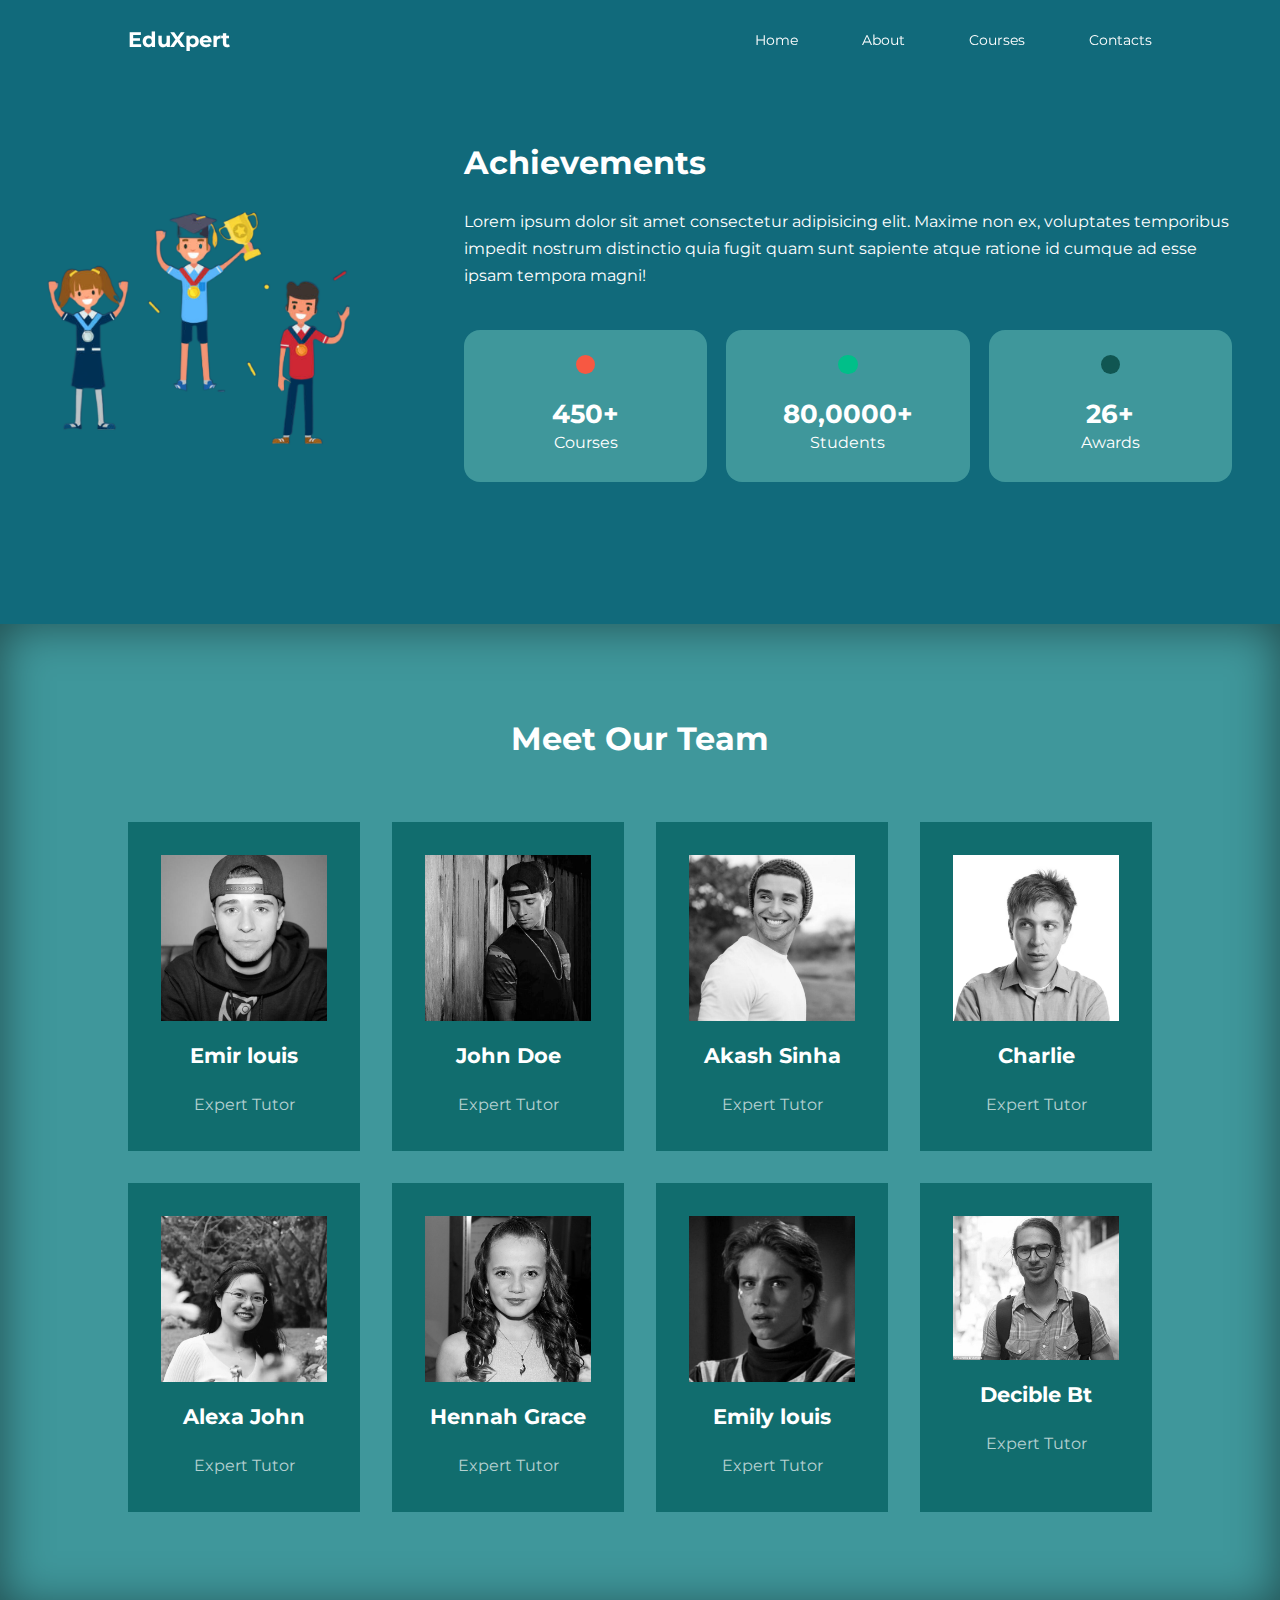
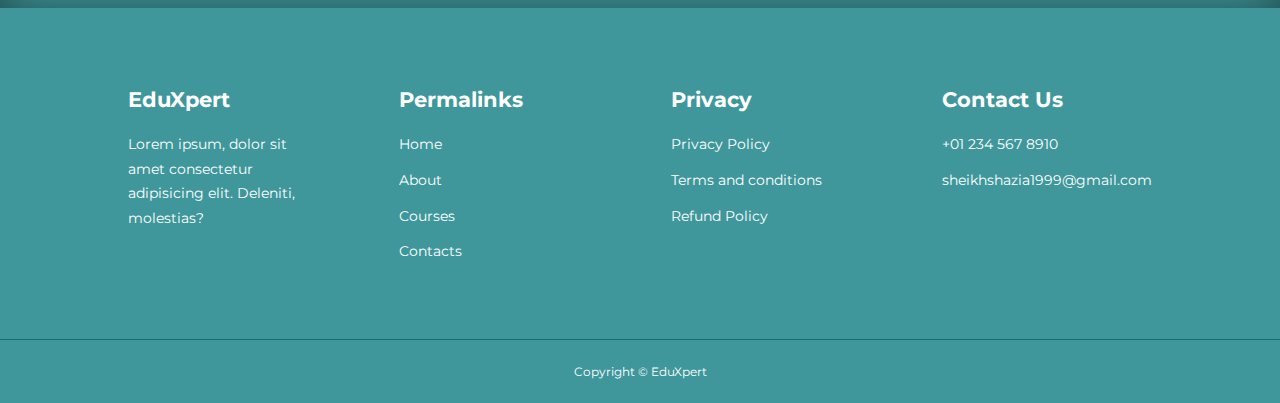
==== about.html @ e6c5fb54 "Add files via upload" ====
<!DOCTYPE html>
<html lang="en">

<head>
    <meta charset="UTF-8">
    <meta http-equiv="X-UA-Compatible" content="IE=edge">
    <meta name="viewport" content="width=device-width, initial-scale=1.0">
    <title>EduXpert || Educational Website</title>

    <!--ICONSOUT CDN-->
    <link rel="stylesheet" href="https://unicons.iconscout.com/release/v4.0.8/css/line.css">

    <!--Google fonts-->
    <link href="https://fonts.googleapis.com/css2?family=Montserrat:wght@300;400;500;600;700;800&display=swap"
        rel="stylesheet">

    <!--Css style sheets  -->
    <link rel="stylesheet" href="./css/style.css">
    <link rel="stylesheet" href="./css/about.css">
</head>

<body>
    <nav>
        <!--BEM(block element modifier) is a front-end naming method for organizing and naming css classes
        The main idea behind it is to speed up the development process, and ease the teamwork of developers
         by arranging CSS classes into independent modules.-->
        <div class="container nav__container">
            <a href="index.html">
                <h4>EduXpert</h4>
            </a> <!--logo-->
            <ul class="nav__menu">
                <li><a href="index.html">Home</a></li>
                <li><a href="about.html">About</a></li>
                <li><a href="courses.html">Courses</a></li>
                <li><a href="contacts.html">Contacts</a></li>
            </ul>
            <button id="open-menu-btn"><i class="uil uil-bars"></i></button>
            <button id="close-menu-btn"><i class="uil uil-multiply"></i></i></button>
        </div>
    </nav>
    <!--==================================== END OF NAVBAR ===========================================-->


    <section class="about__achievements">
        <div class="conatainer about__achievements-container">
            <div class="about__achievements-left">
                <img src="Images/achievemnet.png">
            </div>
            <div class="about__achievements-right">
                <h1>Achievements</h1>
                <p>Lorem ipsum dolor sit amet consectetur adipisicing elit. Maxime non ex, voluptates temporibus impedit
                    nostrum distinctio quia
                    fugit quam sunt sapiente atque ratione id cumque ad esse ipsam tempora magni!
                </p>
                <div class="achievements__cards">
                    <article class="achievement__card">
                        <span class="achievement__icon">
                            <i class="uil uil-video"></i>
                        </span>
                        <h3>450+</h3>
                        <p>Courses</p>
                    </article>

                    <article class="achievement__card">
                        <span class="achievement__icon">
                            <i class="uil uil-users-alt"></i>
                        </span>
                        <h3>80,0000+</h3>
                        <p>Students</p>
                    </article>

                    <article class="achievement__card">
                        <span class="achievement__icon">
                            <i class="uil uil-trophy"></i>
                        </span>
                        <h3>26+</h3>
                        <p>Awards</p>
                    </article>
                </div>
            </div>
        </div>
    </section>

    <!--============================================== END OF ACHIEVEMENTS ================================================-->

    <section class="team">
        <h2>Meet Our Team</h2>
        <div class="container team__container">
            <article class="team__member">
                <div class="team__member-image">
                    <img src="/Images/team1.jpg">
                </div>
                <div class="team__member-info">
                    <h4>Emir louis</h4>
                    <p>Expert Tutor</p>
                </div>
                <div class="team__member-socials">
                    <a href="https://instagram.com" target="_blank"><i class="uil uil-instagram"></i></a>
                    <a href="https://twitter.com" target="_blank"><i class="uil uil-twitter-alt"></i></a>
                    <a href="https://linkedin.com" target="_blank"><i class="uil uil-linkedin-alt"></i></a>
                </div>
            </article>

            <article class="team__member">
                <div class="team__member-image">
                    <img src="/Images/team2.jpg">
                </div>
                <div class="team__member-info">
                    <h4>John Doe</h4>
                    <p>Expert Tutor</p>
                </div>
                <div class="team__member-socials">
                    <a href="https://instagram.com" target="_blank"><i class="uil uil-instagram"></i></a>
                    <a href="https://twitter.com" target="_blank"><i class="uil uil-twitter-alt"></i></a>
                    <a href="https://linkedin.com" target="_blank"><i class="uil uil-linkedin-alt"></i></a>
                </div>
            </article>

            <article class="team__member">
                <div class="team__member-image">
                    <img src="/Images/team3.jpg">
                </div>
                <div class="team__member-info">
                    <h4>Akash Sinha</h4>
                    <p>Expert Tutor</p>
                </div>
                <div class="team__member-socials">
                    <a href="https://instagram.com" target="_blank"><i class="uil uil-instagram"></i></a>
                    <a href="https://twitter.com" target="_blank"><i class="uil uil-twitter-alt"></i></a>
                    <a href="https://linkedin.com" target="_blank"><i class="uil uil-linkedin-alt"></i></a>
                </div>
            </article>

            <article class="team__member">
                <div class="team__member-image">
                    <img src="/Images/team4.jpg">
                </div>
                <div class="team__member-info">
                    <h4>Charlie</h4>
                    <p>Expert Tutor</p>
                </div>
                <div class="team__member-socials">
                    <a href="https://instagram.com" target="_blank"><i class="uil uil-instagram"></i></a>
                    <a href="https://twitter.com" target="_blank"><i class="uil uil-twitter-alt"></i></a>
                    <a href="https://linkedin.com" target="_blank"><i class="uil uil-linkedin-alt"></i></a>
                </div>
            </article>

            <article class="team__member">
                <div class="team__member-image">
                    <img src="/Images/team5.jpg">
                </div>
                <div class="team__member-info">
                    <h4>Alexa John</h4>
                    <p>Expert Tutor</p>
                </div>
                <div class="team__member-socials">
                    <a href="https://instagram.com" target="_blank"><i class="uil uil-instagram"></i></a>
                    <a href="https://twitter.com" target="_blank"><i class="uil uil-twitter-alt"></i></a>
                    <a href="https://linkedin.com" target="_blank"><i class="uil uil-linkedin-alt"></i></a>
                </div>
            </article>

            <article class="team__member">
                <div class="team__member-image">
                    <img src="/Images/team6.jpg">
                </div>
                <div class="team__member-info">
                    <h4>Hennah Grace</h4>
                    <p>Expert Tutor</p>
                </div>
                <div class="team__member-socials">
                    <a href="https://instagram.com" target="_blank"><i class="uil uil-instagram"></i></a>
                    <a href="https://twitter.com" target="_blank"><i class="uil uil-twitter-alt"></i></a>
                    <a href="https://linkedin.com" target="_blank"><i class="uil uil-linkedin-alt"></i></a>
                </div>
            </article>

            <article class="team__member">
                <div class="team__member-image">
                    <img src="/Images/team7.jpg">
                </div>
                <div class="team__member-info">
                    <h4>Emily louis</h4>
                    <p>Expert Tutor</p>
                </div>
                <div class="team__member-socials">
                    <a href="https://instagram.com" target="_blank"><i class="uil uil-instagram"></i></a>
                    <a href="https://twitter.com" target="_blank"><i class="uil uil-twitter-alt"></i></a>
                    <a href="https://linkedin.com" target="_blank"><i class="uil uil-linkedin-alt"></i></a>
                </div>
            </article>

            <article class="team__member">
                <div class="team__member-image">
                    <img src="/Images/team8.jpg">
                </div>
                <div class="team__member-info">
                    <h4>Decible Bt</h4>
                    <p>Expert Tutor</p>
                </div>
                <div class="team__member-socials">
                    <a href="https://instagram.com" target="_blank"><i class="uil uil-instagram"></i></a>
                    <a href="https://twitter.com" target="_blank"><i class="uil uil-twitter-alt"></i></a>
                    <a href="https://linkedin.com" target="_blank"><i class="uil uil-linkedin-alt"></i></a>
                </div>
            </article>
        </div>
    </section>

    <!--==============================================END OF OUR TEAM =============================================-->

    <footer>
        <div class="container footer__container">
            <div class="footer__1">
                <a href="index.html" class="footer__logo">
                    <h4>EduXpert</h4>
                </a>
                <p>Lorem ipsum, dolor sit amet consectetur adipisicing elit. Deleniti, molestias?
                </p>
            </div>

            <div class="footer__2">
                <h4>Permalinks</h4>
                <ul class="permalinks">
                    <li><a href="index.html">Home</a></li>
                    <li><a href="about.html">About</a></li>
                    <li><a href="courses.html">Courses</a></li>
                    <li><a href="contacts.html">Contacts</a></li>
                </ul>
            </div>

            <div class="footer__3">
                <h4>Privacy</h4>
                <ul class="privacy">
                    <li><a href="#">Privacy Policy</a></li>
                    <li><a href="#">Terms and conditions</a></li>
                    <li><a href="#">Refund Policy</a></li>
                </ul>
            </div>

            <div class="footer__4">
                <h4>Contact Us</h4>
                <div>
                    <ul>
                        <li>+01 234 567 8910</li>
                        <li><a href="#">sheikhshazia1999@gmail.com</a></li>
                    </ul>
                </div>
                <ul class="footer__socials">
                    <li>
                        <a href="#"><i class="uil uil-facebook"></i></a>
                    </li>
                    <li>
                        <a href="#"><i class="uil uil-instagram"></i></a>
                    </li>
                    <li>
                        <a href="#"><i class="uil uil-twitter"></i></a>
                    </li>
                    <li>
                        <a href="#"><i class="uil uil-linkedin-alt"></i></a>
                    </li>
                </ul>
            </div>


        </div>
        <div class="footer__copyright">
            <small>Copyright &copy; EduXpert</small>
        </div>

    </footer>

    <!--================================================== END OF FOOTER ===============================================-->
    

    <!--JavaScript-->
    <script src="main.js"></script>


</body>

</html>
---- css/style.css ----
/* remove default style of element */
* {
    margin: 0;
    padding: 0;
    border: 0;
    outline: 0;
    text-decoration: none;
    list-style: none;
    box-sizing: border-box;
}

/* Css variable can have local and global scope.
to create with global scope, declare it inside :root selector
root selector matches the document's root element.
we use the var() function to insert the value of the variables later in the style sheet: */

:root {
     --color-primary: #105652; /* --color-primary: #6c63ff; */ 
    --color-danger: #f75842;
    --color-success: #00bf89;
    --color-warning: #f7c94b;
    --color-white: #fff;
    --color-black: #000;
    --color-light: rgba(255, 255, 255, 0.7);
    --color-bg: #116A7B; /* --color-bg: #1f2641; */
    --color-bg1:    #3F979B;/* #068DA9;/* --color-bg1: #2e3267; */
    --color-bg2: #116D6E;/* --color-bg2: #424890; */

    --container-width-lg: 80%;
    --container-width-md: 90%;
    --container-width-sm: 94%;

    --transition: all 400ms ease;

}

body {
    font-family: 'Montserrat', sans-serif;
    line-height: 1.7;
    color: var(--color-white);
    background: var(--color-bg);


}

.container {
    width: var(--container-width-lg);
    margin: 0 auto;
}

section {
    padding: 6rem 0;
    /* 1 rem =16px */
}

section h2 {
    text-align: center;
    margin-bottom: 4rem;
}

h1,
h2,
h3,
h4,
h5 {
    line-height: 1.2;
}

h1 {
    font-family: 2.4rem;
}

h2 {
    font-size: 2rem;
}

h3 {
    font-size: 1.6rem;
}

h4 {
    font-size: 1.3rem;
}

a {
    color: var(--color-white);
}

img {
    width: 100%;
    display: block;
    object-fit: cover;

}


.btn {
    display: inline-block;
    background: var(--color-white);
    color: var(--color-black);
    padding: 1rem 2rem;
    border: 1px solid transparent;
    font-weight: 500;
    transition: var(--transition);
}

.btn:hover {
    background: transparent;
    color: var(--color-white);
    border-color: var(--color-white);
}

.btn-primary {
    background: var(--color-danger);
    color: var(--color-white)
}

/* =================================== NAVBAR ======================================== */

nav {
    background: transparent;
    width: 100vw;
    height: 5rem;
    /* 80px same as */
    position: fixed;
    top: 0;
    z-index: 11;
}

/* change nav styles on scroll using javaScript */
.window-scroll {
    background: var(--color-primary);
    box-shadow: 0 1rem 2rem rgba(0, 0, 0, 0.2);
}

.nav__container {
    height: 100%;
    display: flex;
    justify-content: space-between;
    align-items: center;
}

nav button {
    display: none;
}

.nav__menu {
    display: flex;
    align-items: center;
    gap: 4rem;
    /*The gap property defines the size of the gap between the rows and between the columns in flexbox, grid or multi-column layout.*/
}

.nav__menu a {
    font-size: 0.9rem;
    transition: var(--transition);
}

.nav__menu a:hover {
    color: var(--color-bg2);
}

/* ========================================= HEADER SECTION ================================== */

header {
    position: relative;
    top: 5rem;
    overflow: hidden;
    height: 70vh;
    margin-bottom: 5rem;
}

.header__container {
    display: grid;
    grid-template-columns: 1fr 1fr;
    /* 1fraction (50%) The grid-template-columns property specifies the number (and the widths) of columns in a grid layout.*/
    align-items: center;
    gap: 5rem;
    height: 100%;
}

.header__left p {
    margin: 1rem 0 2.4rem;
}

/* ========================================= CATEGORY SECTION ========================================= */

.categories {
    background: var(--color-bg1);
    height: 29rem;
}

.categories h1 {
    line-height: 1;
    margin-bottom: 3rem;
}

.categories__container {
    display: grid;
    grid-template-columns: 40% 60%;
    /* gap: 4rem; */
}

.categories__left {
    margin-right: 4rem;
}

.categories__left p {
    margin: 1rem 0 3rem;
}

.categories__right {
    display: grid;
    grid-template-columns: repeat(3, 1fr);
    gap: 1.2rem;
}

.category {
    background: var(--color-bg2);
    padding: 2rem;
    border-radius: 2rem;
    transition: var(--transition);
}

.category:hover {
    box-shadow: 0 3rem 3rem rgba(0, 0, 0, 0.3);
    z-index: 1;
}

.category:nth-child(2) .category__icon {
    background: var(--color-danger);
}

.category:nth-child(3) .category__icon {
    background: var(--color-success);
}

.category:nth-child(4) .category__icon {
    background: var(--color-warning);
}

.category:nth-child(5) .category__icon {
    background: var(--color-success);
}



.category__icon {
    background: var(--color-primary);
    padding: 0.7rem;
    border-radius: 0.9rem;
}

.category h5 {
    margin: 2rem 0 1rem;
}

.category p {
    font-size: 0.85rem;
}

/* ========================================== POPULAR COURSES SECTION ===================================== */

.courses {
    margin-top: 10rem;
}

.courses__container {
    display: grid;
    grid-template-columns: repeat(3, 1fr);
    gap: 2rem;
}

.course {
    background: var(--color-bg1);
    text-align: center;
    border: 1px solid transparent;
    transition: var(--transition);
}

.course:hover {
    background: transparent;
    border-color: var(--color-primary);
}

.course__info {
    padding: 2rem;
}

.course__info p {
    margin: 1.2rem 0 2rem;
    font-size: 0.9rem;
}

/* ============================================== FAQ ====================================================== */

.faqs {
    background: var(--color-bg1);
    box-shadow: inset 0 0 3rem rgba(0, 0, 0, 0.5);
}

.faqs__container {
    display: grid;
    grid-template-columns: 1fr 1fr;
    gap: 1rem;
}

.faq {
    padding: 2rem;
    display: flex;
    align-items: center;
    gap: 1.4rem;
    height: fit-content;
    background: var(--color-primary);
    cursor: pointer;
}

.faq h4 {
    font-size: 1rem;
    line-height: 2.2;
}

.faq__icon {
    align-self: flex-start;
    font-size: 1.2rem;
}

.faq p {
    margin-top: 0.8rem;
    display: none;
}

.faq.open p {
    display: block;
}

/* ============================================== TESTIMONIALS =============================================== */

.testimonials__container {
    overflow-y: hidden;
    position: relative;
    margin-bottom: 3rem;
    margin-top: 3rem;
    /*  try */
}

.testimonial {
    padding-top: 2rem;
}

.avatar {
    width: 6rem;
    height: 6rem;
    border-radius: 50%;
    overflow: hidden;
    margin: 0 auto 1rem;
    border: 1rem solid var(--color-bg1);
}

.testimonial__info {
    text-align: center;
}

.testimonial__body {
    background: var(--color-primary);
    padding: 2rem;
    margin-top: 3rem;
    position: relative;
}

/* try */

.swiper-wrapper {
    padding-bottom: 5rem;
}


.testimonial__body::before {
    content: "";
    display: block;
    background: linear-gradient(135deg, transparent, var(--color-primary), var(--color-primary), var(--color-primary));
    ;
    width: 3rem;
    height: 3rem;
    position: absolute;
    left: 50%;
    top: -1.5rem;
    transform: rotate(45deg);
}



/* ======================================================= FOOTER SECTION ============================================= */

footer {
    background: var(--color-bg1);
    padding-top: 5rem;
    font-size: 0.9rem;
}

.footer__container {
    display: grid;
    grid-template-columns: repeat(4, 1fr);
    gap: 5rem;
}

.footer__container>div h4 {
    margin-bottom: 1.2rem;
}

.footer__1 p {
    margin: 0 0 2rem;
}

footer ul li {
    margin-bottom: 0.7rem;
}

footer ul li a:hover {
    text-decoration: underline;
}

.footer_4 p a {
    text-decoration: underline;
}

.footer__socials {
    display: flex;
    gap: 1rem;
    font-size: 1.2rem;
    margin-top: 2rem;
}

.footer__copyright {
    text-align: center;
    margin-top: 4rem;
    padding: 1.2rem 0;
    border-top: 1px solid var(--color-bg2);
}

/* ======================================== MEDIA QUERIES (TABLET) ============================================= */

@media screen and (max-width: 1024px) {
    .container {
        width: var(--container-width-md);
    }

    h1 {
        font-size: 2.2rem;
    }

    h2 {
        font-size: 1.7rem;
    }

    h3 {
        font-size: 1.4rem;
    }

    h4 {
        font-size: 1.2rem;
    }

    /* ==================================== NAVBAR================================= */

    nav button {
        display: inline-block;
        background: transparent;
        font-size: 1.8rem;
        color: var(--color-white);
        cursor: pointer;
    }

    nav button#close-menu-btn {
        display: none;
    }

    .nav__menu {
        position: fixed;
        top: 5rem;
        right: 5%;
        height: fit-content;
        width: 18rem;
        flex-direction: column;
        gap: 0;
        display: none;
    }

    .nav__menu li {
        width: 100%;
        height: 5.8rem;
        animation: animateNavItems 400ms linear forwards;
        transform-origin: top right;
        opacity: 0;
    }

    .nav__menu li:nth-child(2) {
        animation-delay: 200ms;
    }

    .nav__menu li:nth-child(3) {
        animation-delay: 400ms;
    }

    .nav__menu li:nth-child(4) {
        animation-delay: 600ms;
    }

    @keyframes animateNavItems {
        0% {
            transform: rotateZ(-90deg) rotateX(90deg) scale(0.1);
        }

        100% {
            transform: rotateZ(0) rotateX(0) scale(1);
            opacity: 1;
        }
    }

    .nav__menu li a {
        background: var(--color-primary);
        box-shadow: -4rem 6rem 10rem rgba(0, 0, 0, 0.6);
        width: 100%;
        height: 100%;
        display: grid;
        place-items: center;
    }

    .nav__menu li a:hover {
        background: var(--color-bg2);
        color: var(--color-white);
    }

    /* ====================================================== HEADER ============================================= */

    header {
        height: 100vh;
        margin-bottom: 4rem;
    }

    .header__container {
        gap: 0;
        padding-bottom: 3rem;
    }

    /* ======================================================= CATEGORY ========================================= */

    .categories {
        height: auto;
    }

    .categories__container {
        grid-template-columns: 1fr;
        gap: 3rem;
    }

    .categories__left {
        margin-right: 0;
    }

    /* ========================================= POPULAR COURSES =========================================== */

    .courses {
        margin-top: 0;

    }

    .courses__container {
        grid-template-columns: 1fr 1fr;
    }

    /* ======== FAQS ======== */

    .faqs__container {
        grid-template-columns: 1fr;
    }

    .faq {
        padding: 1.5rem;
    }

    /* ============================================== FOOTER ================================================ */

    .footer__container {
        grid-template-columns: 1fr 1fr;
    }
}


/* ===================================== MEDIA QUERY FOR (MOBILE PHONES) ====================================== */

@media screen and (max-width: 600px) {
    .container {
        width: var(--container-width-sm);
    }

    /* ======================================== NAVBAR ============================================= */

    .nav__menu {
        right: 3%;
    }

    /* ======================================== HEADER ========================================= */

    header {
        height: 100vh;
    }

    .header__container {
        grid-template-columns: 1fr;
        text-align: center;
        margin-top: 0;
    }

    .header_left p {
        margin-bottom: 1.3rem;
    }

    /* ============================================ CATEGORIES ====================================== */

    .categories__right {
        grid-template-columns: 1fr 1fr;
        gap: 0.7rem;
    }

    .category {
        padding: 1rem;
        border-radius: 1rem;
    }

    .category__icon {
        margin-top: 4px;
        display: inline-block;
    }

    /* ============================================ POPULAR COURSES ================================== */

    .courses__container {
        grid-template-columns: 1fr;
    }

    /* ======================================= TESTIMONIALS  ========================================= */
    .testimonial__body {
        padding: 1.2rem;
    }

    /* =========================================== FOOTER ============================================== */
    .footer__container {
        grid-template-columns: 1fr;
        text-align: center;
        gap: 2rem;
    }

    .footer__1 p {
        margin: 1rem 2rem;
    }

    .footer__socials {
        justify-content: center;
    }

}
---- css/about.css ----
/* ================================== ACHIEVEMENTS ==================================== */

.about__achievements{
    margin-top: 3rem;
}

.about__achievements-container{
    display: grid;
    grid-template-columns: 30% 60%;
    gap: 5rem;
   
}

.about__achievements-right > p{
      margin: 1.6rem 0 2.5rem;
}
           
.achievements__cards{
    display: grid;
    grid-template-columns: repeat(3, 1fr);
    gap: 1.2rem;
}

.achievement__card{
    background: var(--color-bg1);
    padding: 1.6rem;
    border-radius: 1rem;
    text-align: center;
    transition: var(--transition);
}

.achievement__card:hover{
    background: var(--color-bg2);
    box-shadow: 0 3rem 3rem rgba(0, 0, 0, 0.3);
}

.achievement__icon{
    background: var(--color-danger);
    padding: 0.6rem;
    border-radius: 1rem;
    display: inline-block;
    margin-bottom: 1rem;
    font-size: 2rem;
}

.achievement__card:nth-child(2) .achievement__icon{
    background: var(--color-success);
}

.achievement__card:nth-child(3) .achievement__icon{
    background: var(--color-primary);
}


/* ============================================== OUR TEAM ========================================== */
.team{
    background: var(--color-bg1);
    box-shadow: inset 0 0 3rem rgba(0, 0, 0, 0.5);
}
.team__container{
    display: grid;
    grid-template-columns: repeat(4, 1fr);
    gap : 2rem;
}

.team__member{
    background: var(--color-bg2);
    padding : 2rem;
    border: 1px solid transparent;
    transition: var(--transition);
    position: relative;
    overflow: hidden;
}

.team__member:hover{
    background: transparent;
    border-color: var(--color-primary);
}

.team__member img{
    filter: saturate(0);
   
}

.team__member:hover img{
    filter: saturate(1);
}

.team__member-info * {
    text-align: center;
    margin-top: 1.4rem;
}

.team__member-info p{
    color: var(--color-light);
}

.team__member-socials{
    position: absolute;
    top: 50%;
    transform: translateY(-50%);
    right: -100%;
    display: flex;
    flex-direction: column;
    background: var(--color-primary);
    border-radius: 1rem 0 0 1rem;
    box-shadow: -2rem 0 2rem rgba(0, 0, 0, 0.3);
    transition: var(--transition);
}

.team__member:hover .team__member-socials{
    right: 0;

}

.team__member-socials a{
    padding: 1rem;
}

/* ============================================= MEDIA QUERIES (TABLETS) ================================ */

@media screen and (max-width: 1024px){
    .about__achievements{
        margin-top: 2rem;
    }

    .about__achievements-container{
        grid-template-columns: 1fr;
        gap: 4rem;
    }

    .about__achievements-left{
        width: 80%;
        margin: 0 auto;
    }

    .team__container{
        grid-template-columns: repeat(3, 1fr);
        gap : 1.5rem
    }

    .team__member{
        padding: 1rem;
    }

}

/* ============================ MEDIA QUERIES (MOBILE PHONES) ======================================= */

@media screen and (max-width: 600px ){
    .achievement__cards{
        grid-template-columns: 1fr 1fr;
        gap: 0.7rem;
    }

    .team__container{
        grid-template-columns: 1fr 1fr;
        gap: 0.7rem
    }

    .team__member{
        padding: 0;
    }

    .team__member p{
        margin-bottom: 1.5rem;
    }
}
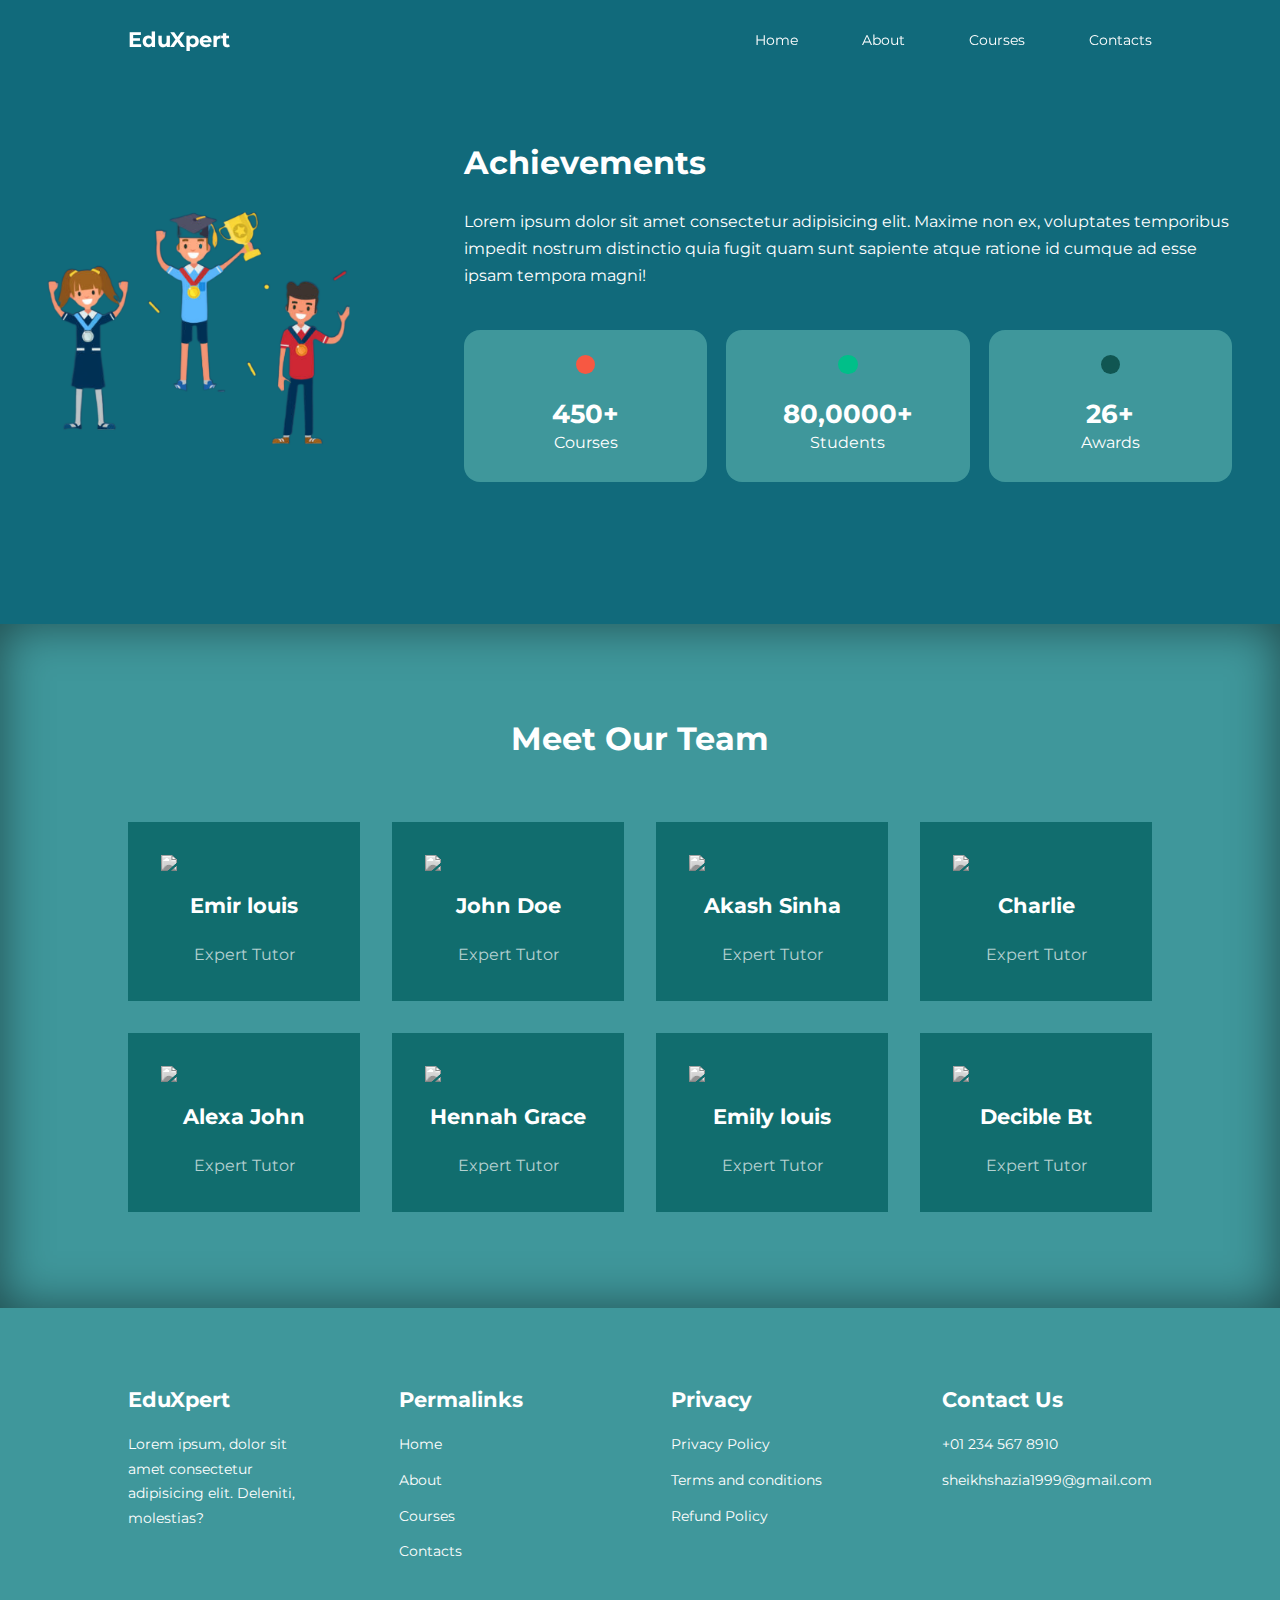
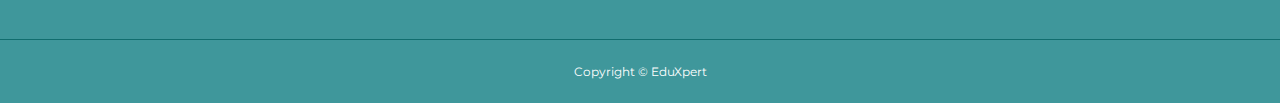
==== commit d0de84d4: "Update about.html" ====
--- a/about.html
+++ b/about.html
@@ -88,7 +88,7 @@
         <div class="container team__container">
             <article class="team__member">
                 <div class="team__member-image">
-                    <img src="/Images/team1.jpg">
+                    <img src="/EduXpert_Educational_Website/Images/team1.jpg">
                 </div>
                 <div class="team__member-info">
                     <h4>Emir louis</h4>
@@ -103,7 +103,7 @@
 
             <article class="team__member">
                 <div class="team__member-image">
-                    <img src="/Images/team2.jpg">
+                    <img src="/EduXpert_Educational_Website/Images/team2.jpg">
                 </div>
                 <div class="team__member-info">
                     <h4>John Doe</h4>
@@ -118,7 +118,7 @@
 
             <article class="team__member">
                 <div class="team__member-image">
-                    <img src="/Images/team3.jpg">
+                    <img src="/EduXpert_Educational_Website/Images/team3.jpg">
                 </div>
                 <div class="team__member-info">
                     <h4>Akash Sinha</h4>
@@ -133,7 +133,7 @@
 
             <article class="team__member">
                 <div class="team__member-image">
-                    <img src="/Images/team4.jpg">
+                    <img src="/EduXpert_Educational_Website/Images/team4.jpg">
                 </div>
                 <div class="team__member-info">
                     <h4>Charlie</h4>
@@ -148,7 +148,7 @@
 
             <article class="team__member">
                 <div class="team__member-image">
-                    <img src="/Images/team5.jpg">
+                    <img src="/EduXpert_Educational_Website/Images/team5.jpg">
                 </div>
                 <div class="team__member-info">
                     <h4>Alexa John</h4>
@@ -163,7 +163,7 @@
 
             <article class="team__member">
                 <div class="team__member-image">
-                    <img src="/Images/team6.jpg">
+                    <img src="/EduXpert_Educational_Website/Images/team6.jpg">
                 </div>
                 <div class="team__member-info">
                     <h4>Hennah Grace</h4>
@@ -178,7 +178,7 @@
 
             <article class="team__member">
                 <div class="team__member-image">
-                    <img src="/Images/team7.jpg">
+                    <img src="/EduXpert_Educational_Website/Images/team7.jpg">
                 </div>
                 <div class="team__member-info">
                     <h4>Emily louis</h4>
@@ -193,7 +193,7 @@
 
             <article class="team__member">
                 <div class="team__member-image">
-                    <img src="/Images/team8.jpg">
+                    <img src="/EduXpert_Educational_Website/Images/team8.jpg">
                 </div>
                 <div class="team__member-info">
                     <h4>Decible Bt</h4>
@@ -280,4 +280,4 @@
 
 </body>
 
-</html>+</html>
